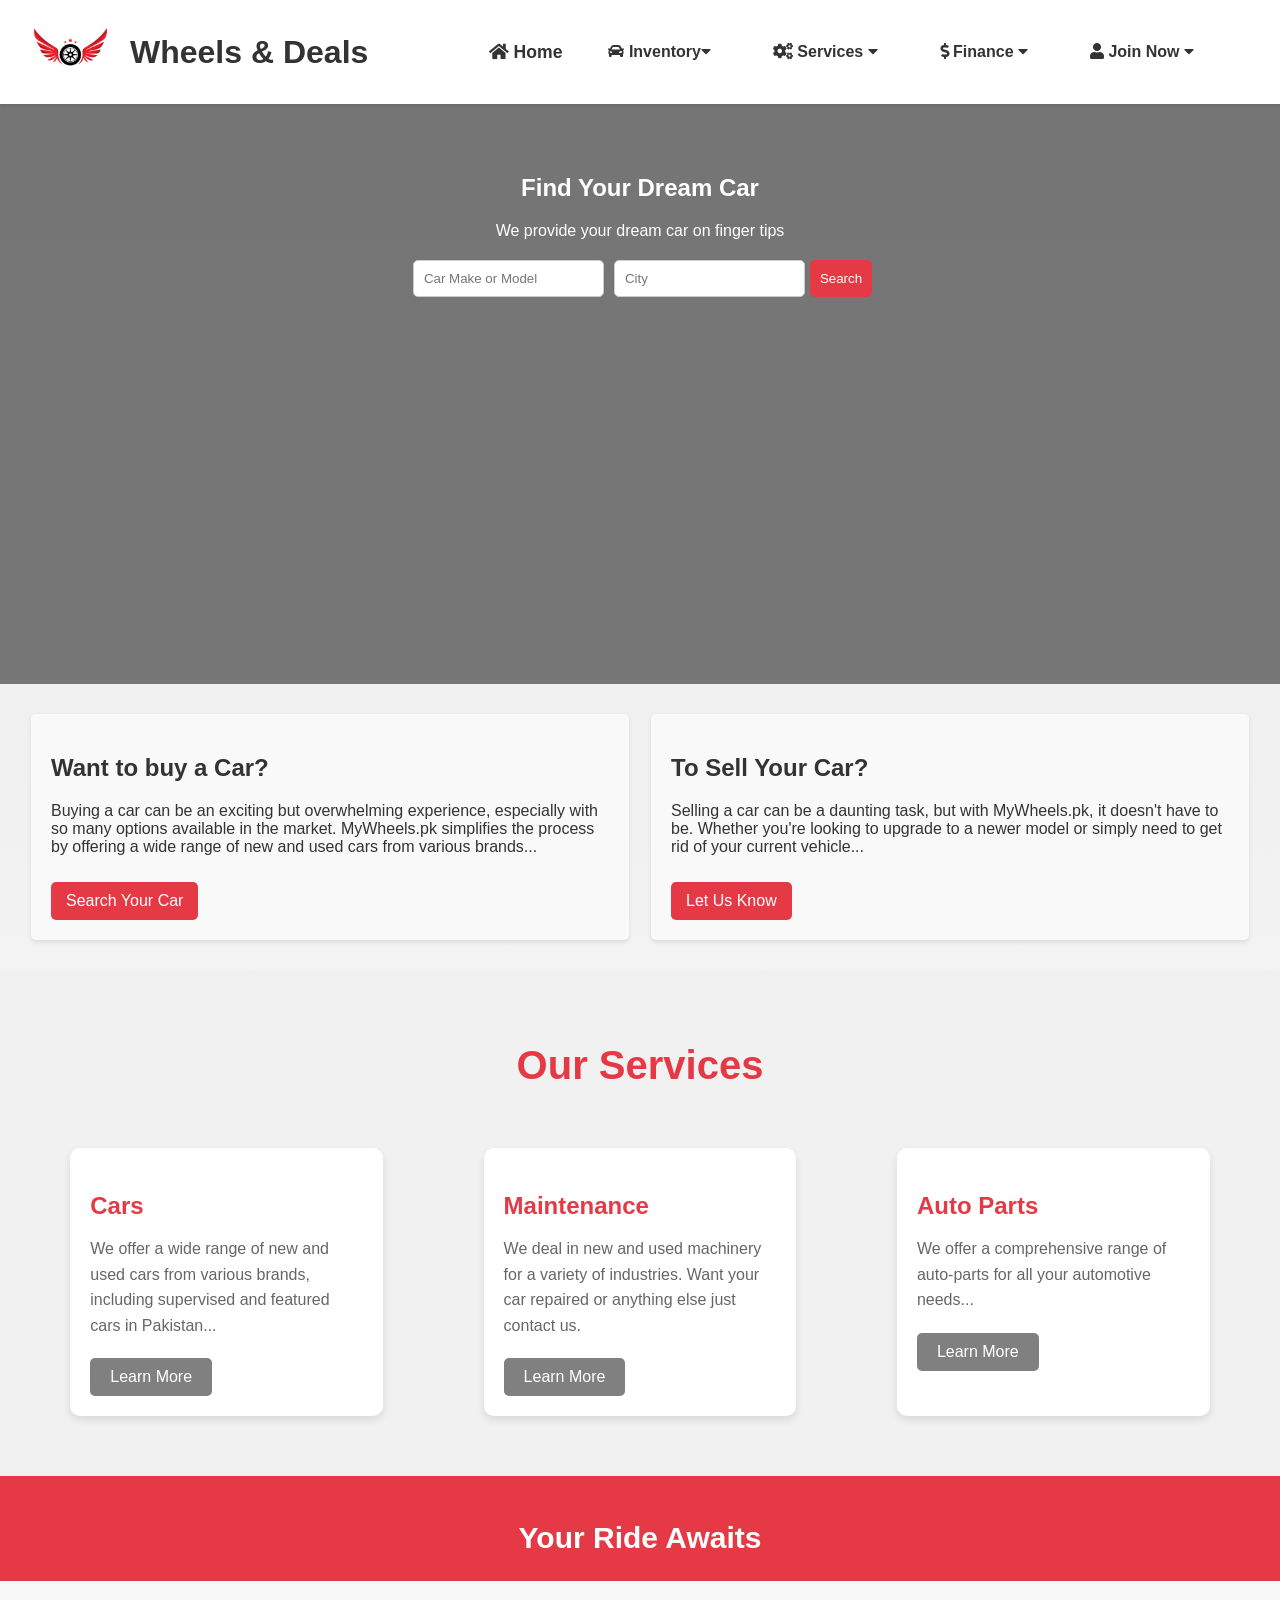
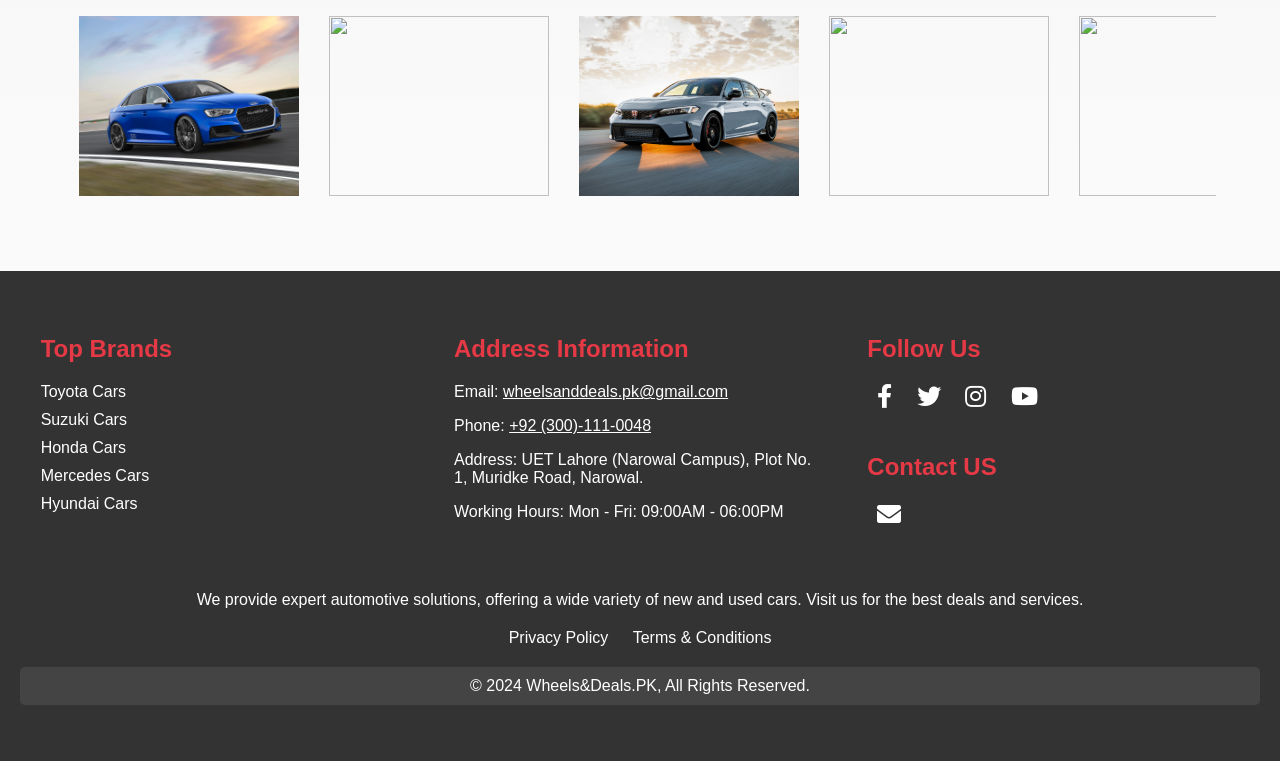
==== index.html @ a1723808 "feat: initial commit — 10-page car dealership frontend" ====
<!DOCTYPE html>
<html lang="en">
<head>
  <meta charset="UTF-8">
  <meta name="viewport" content="width=device-width, initial-scale=1.0">
  <title>Car Dealership</title>
  <link rel="stylesheet" href="css/home.css">
  <link rel="stylesheet" href="https://cdnjs.cloudflare.com/ajax/libs/font-awesome/5.15.4/css/all.min.css"> <!-- Font Awesome -->
</head>
<body>
  <header class="banner">
    <div class="logo-container">
      <a href="home.html">
        <img class="logo" src="images/logo.png" alt="Company Logo">
      </a>
      <span class="brand-name">Wheels & Deals</span>
    </div>
    <nav class="nav-links">
      <a href="home.html"><i class="fas fa-home"></i> Home</a>
      <div class="dropdown">
        <button class="dropbtn"><i class="fas fa-car"></i> Inventory<i class="fas fa-caret-down"></i></button>
        <div class="dropdown-content">
          <a href="New.html"><i class="fas fa-car-side"></i> New Cars</a>
          <a href="Used.html"><i class="fas fa-car-alt"></i> Used Cars</a>
        </div>
      </div>
      <div class="dropdown">
        <button class="dropbtn"><i class="fas fa-cogs"></i> Services <i class="fas fa-caret-down"></i></button>
        <div class="dropdown-content">
          <a href="maintainance.html"><i class="fas fa-wrench"></i> Maintenance</a>
          <a href="Spare.html"><i class="fas fa-cogs"></i> Spare Parts</a>
        </div>
      </div>
      <div class="dropdown">
        <button class="dropbtn"><i class="fas fa-dollar-sign"></i> Finance <i class="fas fa-caret-down"></i></button>
        <div class="dropdown-content">
          <a href="booking.html"><i class="fas fa-calendar-check"></i> Booking</a>
          <a href="sell.html"><i class="fas fa-hand-holding-usd"></i> Sell</a>
        </div>
      </div>
      <div class="dropdown">
        <button class="dropbtn"><i class="fas fa-user"></i> Join Now <i class="fas fa-caret-down"></i></button>
        <div class="dropdown-content">
          <a href="login.html"><i class="fas fa-sign-in-alt"></i> Login</a>
          <a href="register.html"><i class="fas fa-user-plus"></i> Register</a>
        </div>
      </div>
    </nav>
  </header>

  <section class="hero">
    <div class="hero-text">
      <h1>Find Your Dream Car</h1>
      <p>We provide your dream car on finger tips</p>
      <form class="search-bar" action="New.html" method="GET">
        <input type="text" name="make-model" placeholder="Car Make or Model" required>
        <input type="text" name="city" placeholder="City" required>
        <button type="submit" id="Sea">Search</button>
      </form>
    </div>
  </section>

  <section class="buy-sell">
    <div class="buy">
      <h2>Want to buy a Car?</h2>
      <p>Buying a car can be an exciting but overwhelming experience, especially with so many options available in the market. MyWheels.pk simplifies the process by offering a wide range of new and used cars from various brands...</p>
      <a href="New.html">Search Your Car</a>
    </div>
    <div class="sell">
      <h2>To Sell Your Car?</h2>
      <p>Selling a car can be a daunting task, but with MyWheels.pk, it doesn't have to be. Whether you're looking to upgrade to a newer model or simply need to get rid of your current vehicle...</p>
      <a href="sell.html">Let Us Know</a>
    </div>
  </section>

  <section class="services">
    <h2>Our Services</h2>
    <div class="service-container">
      <div class="service">
        <h3>Cars</h3>
        <p>We offer a wide range of new and used cars from various brands, including supervised and featured cars in Pakistan...</p>
        <a href="New.html" class="btn">Learn More</a>
      </div>
      <div class="service">
        <h3>Maintenance</h3>
        <p>We deal in new and used machinery for a variety of industries. Want your car repaired or anything else just contact us.</p>
        <a href="maintainance.html" class="btn">Learn More</a>
      </div>
      <div class="service">
        <h3>Auto Parts</h3>
        <p>We offer a comprehensive range of auto-parts for all your automotive needs...</p>
        <a href="Spare.html" class="btn">Learn More</a>
      </div>
    </div>
  </section>

  <section class="I" id="Other">
    <section id="heading">
      <h2>Your Ride Awaits</h2>
    </section>
    <div class="slider">
      <div class="slide-track">
        <div class="slide">
          <img src="images/01.jpg">
        </div>
        <div class="slide">
          <img src="images/02.jpg">
        </div>
        <div class="slide">
          <img src="images/03.jpg">
        </div>
        <div class="slide">
          <img src="images/04.jpg">
        </div>
        <div class="slide">
          <img src="images/05.jpg">
        </div>
        <div class="slide">
          <img src="images/06.jpg">
        </div>
        <div class="slide">
          <img src="images/01.jpg">
        </div>
        <div class="slide">
          <img src="images/02.jpg">
        </div>
        <div class="slide">
          <img src="images/03.jpg">
        </div>
        <div class="slide">
          <img src="images/04.jpg">
        </div>
        <div class="slide">
          <img src="images/05.jpg">
        </div>
        <div class="slide">
          <img src="images/06.jpg">
        </div>
        <div class="slide">
          <img src="images/01.jpg">
        </div>
        <div class="slide">
          <img src="images/02.jpg">
        </div>
        <div class="slide">
          <img src="images/03.jpg">
        </div>
        <div class="slide">
          <img src="images/04.jpg">
        </div>
        <div class="slide">
          <img src="images/05.jpg">
        </div>
        <div class="slide">
          <img src="images/06.jpg">
        </div>
      </div>
    </div>
  </section>

<footer>
  <div class="footer-container">
      <div class="footer-section top-brands">
          <h3>Top Brands</h3>
          <ul>
              <li><a href="#">Toyota Cars</a></li>
              <li><a href="#">Suzuki Cars</a></li>
              <li><a href="#">Honda Cars</a></li>
              <li><a href="#">Mercedes Cars</a></li>
              <li><a href="#">Hyundai Cars</a></li>
          </ul>
      </div>
      <div class="footer-section address-info">
          <h3>Address Information</h3>
          <p>Email: <a href="mailto:wheelsanddeals.pk@gmail.com">wheelsanddeals.pk@gmail.com</a></p>
          <p>Phone: <a href="tel:+923001110048">+92 (300)-111-0048</a></p>
          <p>Address: UET Lahore (Narowal Campus), Plot No. 1, Muridke Road, Narowal.</p>
          <p>Working Hours: Mon - Fri: 09:00AM - 06:00PM</p>
      </div>
      <div class="footer-section follow-us">
          <h3>Follow Us</h3>
          <div class="social-icons">
              <a href="https://www.facebook.com"><i class="fab fa-facebook-f"></i></a>
              <a href="https://twitter.com"><i class="fab fa-twitter"></i></a>
              <a href="https://www.instagram.com"><i class="fab fa-instagram"></i></a>
              <a href="https://www.youtube.com"><i class="fab fa-youtube"></i></a>
              <br>
              <br>
              <h3>Contact US</h3>
              <a href="Contact.html"><i class="fas fa-envelope"></i></a>
          </div>
      </div>
  </div>
  <div class="footer-bottom">
      <!-- <img src="images/logo.png" alt="Wheels & Deals.PK Logo" class="footer-logo"> -->
      <p>We provide expert automotive solutions, offering a wide variety of new and used cars. Visit us for the best deals and services.</p>
      <ul class="footer-links">
          <li><a href="#">Privacy Policy</a></li>
          <li><a href="#">Terms & Conditions</a></li>
      </ul>
      <p class="footer-copyright">&copy; 2024 Wheels&Deals.PK, All Rights Reserved.</p>
  </div>
</footer>

</body>
</html>
---- css/home.css ----
body {
  margin: 0;
  font-family: Arial, sans-serif;
  color: #333;
  background: linear-gradient(to bottom, #eaeaea, #fff);
  display: flex;
  flex-direction: column;
  min-height: 100vh;
}

header.banner {
  width: auto;
  position: sticky;
  top: 0;
  z-index: 1000;
  background-color: #ffffff;
  display: flex;
  justify-content: space-between;
  align-items: center;
  padding: 10px 20px;
  box-shadow: 0 2px 4px rgba(0, 0, 0, 0.1);
}

header.banner .logo-container {
  display: flex;
  align-items: center;
}

header.banner .logo {
  height: 80px;
  padding: 0 10px;
}

header.banner .brand-name {
  font-family: 'Roboto', sans-serif;
  font-weight: 700;
  font-size: 2rem;
  color: #333;
  padding-left: 10px;
}

header.banner .nav-links {
  display: flex;
  gap: 30px;
  margin-right: 50px;
  align-items: center;
}

header.banner .nav-links a {
  text-decoration: none;
  color: #333;
  font-weight: bold;
  transition: color 0.3s, transform 0.3s;
  font-size: 1.1em;
}

header.banner .nav-links a:hover {
  color: #b30000;
  transform: scale(1.1);
}

.dropdown {
  position: relative;
  display: inline-block;
}

.dropbtn {
  background-color: #ffffff;
  border: none;
  color: #333;
  font-weight: bold;
  padding: 14px 16px;
  font-size: 16px;
  cursor: pointer;
  outline: none;
  transition: background-color 0.3s, color 0.3s;
}

.dropbtn:hover, .dropbtn:focus {
  background-color: #333;
  color: white;
  outline: none;
}

.dropdown-content {
  display: none;
  position: absolute;
  background-color: #f9f9f9;
  min-width: 160px;
  box-shadow: 0 8px 16px rgba(0, 0, 0, 0.1);
  z-index: 1;
}

.dropdown-content a {
  color: #333;
  padding: 12px 14px;
  text-decoration: none;
  display: block;
  transition: background-color 0.3s, transform 0.3s;
}

.dropdown-content a:hover {
  background-color: #ddd;
  transform: scale(1.05);
}

.dropdown:hover .dropdown-content {
  display: block;
}

/* Hero Section */
.hero {
  text-align: center;
  background-image: url('R.jpeg');
  background-size: cover;
  background-position: center;
  color: #fff;
  padding: 50px 20px;
  position: relative;
  min-height: 480px;
}

.hero::after {
  content: '';
  position: absolute;
  top: 0;
  left: 0;
  width: 100%;
  height: 100%;
  background: rgba(0, 0, 0, 0.5);
  z-index: 0;
}

.hero .hero-text {
  position: relative;
  z-index: 1;
}

.hero .search-bar {
  display: flex;
  justify-content: center;
  margin-top: 20px;
}

.hero .search-bar input {
  padding: 10px;
  margin: 0 5px;
  border: 1px solid #ccc;
  border-radius: 5px;
}

.hero .search-bar button {
  padding: 10px;
  background-color: #e63946;
  color: #fff;
  border: none;
  border-radius: 5px;
  cursor: pointer;
  transition: background-color 0.3s, transform 0.3s;
}

.hero .search-bar button:hover {
  background-color: #d32f2f;
  transform: scale(1.05);
}

/* Buy and Sell section */
.buy-sell {
  display: flex;
  justify-content: space-around;
  padding: 20px;
  flex-wrap: wrap;
}

.buy-sell .buy, .buy-sell .sell {
  width: 45%;
  padding: 20px;
  background-color: #f9f9f9;
  border-radius: 5px;
  box-shadow: 0 2px 4px rgba(0, 0, 0, 0.1);
  margin: 10px;
}

.buy-sell .section-image {
  width: 100%;
  height: auto;
  border-radius: 5px;
  margin-bottom: 10px;
}

.buy-sell a {
  display: inline-block;
  margin-top: 10px;
  text-decoration: none;
  color: #fff;
  background-color: #e63946;
  padding: 10px 15px;
  border-radius: 5px;
  transition: background-color 0.3s, transform 0.3s;
}

.buy-sell a:hover {
  background-color: #d32f2f;
  transform: scale(1.05);
}

/* Services section */
.services {
  padding: 40px 20px;
  background-color: #f1f1f1;
  text-align: center;
}

.services h2 {
  font-size: 2.5rem;
  color: #e63946;
  margin-bottom: 40px;
}

.services .service-container {
  display: flex;
  justify-content: space-around;
  flex-wrap: wrap;
}

.services .service {
  width: 22%;
  padding: 20px;
  background-color: #fff;
  border-radius: 10px;
  box-shadow: 0 4px 8px rgba(0, 0, 0, 0.1);
  margin: 20px;
  transition: transform 0.3s, box-shadow 0.3s;
  text-align: left;
}

.services .service:hover {
  transform: translateY(-10px);
  box-shadow: 0 8px 16px rgba(0, 0, 0, 0.2);
}

.services .service-image {
  width: 100%;
  height: auto;
  border-radius: 10px;
  margin-bottom: 20px;
}

.services h3 {
  font-size: 1.5rem;
  color: #e63946;
  margin-bottom: 15px;
}

.services p {
  margin-bottom: 20px;
  color: #666;
  line-height: 1.6;
}

.services a.btn {
  display: inline-block;
  padding: 10px 20px;
  border: none;
  border-radius: 5px;
  background-color: grey;
  color: white;
  text-decoration: none;
  font-size: 1rem;
  transition: background-color 0.3s, transform 0.3s;
}

.services a.btn:hover {
  background-color: red;
  transform: scale(1.05);
}

/* Slider Section */
#Other {
  text-align: center;
}

#heading {
  background-color: #e63946;
  height: 65px;
  border: none;
  width: auto;
  padding-left: 20px;
  padding-right: 20px;
  padding-top: 20px;
  padding-bottom: 20px;
  font-size: 20px;
  text-align: center;
  align-items: center;
  color: white;
}

.slider {
  height: 250px;
  margin: auto;
  position: relative;
  width: 90%;
  display: grid;
  place-items: center;
  overflow: hidden;
}

.slide-track {
  display: flex;
  width: calc(250px * 18);
  animation: scroll 40s linear infinite;
}

.slide-track:hover {
  animation-play-state: paused;
}

@keyframes scroll {
  0% {
    transform: translateX(0);
  }
  100% {
    transform: translateX(calc(-250px * 9));
  }
}

.slide {
  height: 200px;
  width: 250px;
  display: flex;
  align-items: center;
  padding: 15px;
  perspective: 100px;
}

.slide img {
  width: 100%;
  height: 180px;
  object-fit: cover;
  transition: transform 1s;
}

.slide img:hover {
  transform: translateZ(20px);
}

/* Footer Styles */
footer {
  background-color: #333;
  color: white;
  padding: 40px 20px;
  text-align: center;
  margin-top: 40px;
}

.footer-container {
  display: flex;
  justify-content: space-around;
  flex-wrap: wrap;
  text-align: left;
}

.footer-section {
  width: 30%;
  margin-bottom: 20px;
}

.footer-section h3 {
  margin-bottom: 20px;
  font-size: 1.5rem;
  color: #e63946;
}

.footer-section ul {
  list-style-type: none;
  padding: 0;
}

.footer-section ul li {
  margin-bottom: 10px;
}

.footer-section ul li a {
  color: white;
  text-decoration: none;
  transition: color 0.3s, transform 0.3s;
}

.footer-section ul li a:hover {
  color: #e63946;
  transform: scale(1.05);
}

.footer-section p, .footer-section a {
  margin-bottom: 10px;
  color: white;
  text-decoration: none;
}

.footer-section a:hover {
  color: #e63946;
  text-decoration: underline;
}

.address-info p a, .address-info p a:hover {
  color: white;
  text-decoration: underline;
}

.social-icons {
  margin-top: 10px;
}

.social-icons a {
  color: white;
  text-decoration: none;
  margin: 0 10px;
  font-size: 1.5rem;
  transition: color 0.3s, transform 0.3s;
}

.social-icons a:hover {
  color: #e63946;
  transform: scale(1.2);
}

.footer-bottom {
  margin-top: 40px;
  text-align: center;
}

.footer-logo {
  width: 150px;
  margin-bottom: 20px;
}

.footer-links {
  list-style-type: none;
  padding: 0;
  margin: 20px 0;
}

.footer-links li {
  display: inline;
  margin: 0 10px;
}

.footer-links a {
  color: white;
  text-decoration: none;
  transition: color 0.3s, transform 0.3s;
}

.footer-links a:hover {
  color: #e63946;
  transform: scale(1.05);
}

.footer-copyright {
  background-color: #444;
  padding: 10px;
  border-radius: 5px;
}
#sea {
        border-radius: 200%;
        text-decoration: none;
        background-color: #e63946;
        color: #fff;
}

/* Responsive Media Queries */
@media screen and (max-width: 768px) {
  header.banner {
    flex-direction: column;
    align-items: flex-start;
    padding: 15px;
  }

  header.banner .nav-links {
    display: flex;
  }

  .main-container {
    padding: 15px;
  }

  .login-container {
    width: 100%;
  }

  .login-container h2 {
    font-size: 1.5rem;
  }

  .login-container input[type="submit"] {
    padding: 8px;
  }
}

@media screen and (max-width: 480px) {
  .login-container {
    padding: 10px;
  }

  .login-container h2 {
    font-size: 1.25rem;
  }

  .login-container input[type="submit"] {
    padding: 8px;
  }

  .login-container p {
    font-size: 0.9rem;
  }
}

@media screen and (max-width: 360px) {
  header.banner {
    padding: 10px;
    flex-direction: column;
  }

  header.banner .logo {
    height: 60px;
  }

  .login-container {
    padding: 10px;
    width: 100%;
  }

  .login-container h2 {
    font-size: 1rem;
  }

  .login-container input[type="submit"] {
    padding: 6px;
    font-size: 0.9rem;
  }

  .login-container p {
    font-size: 0.8rem;
  }
}
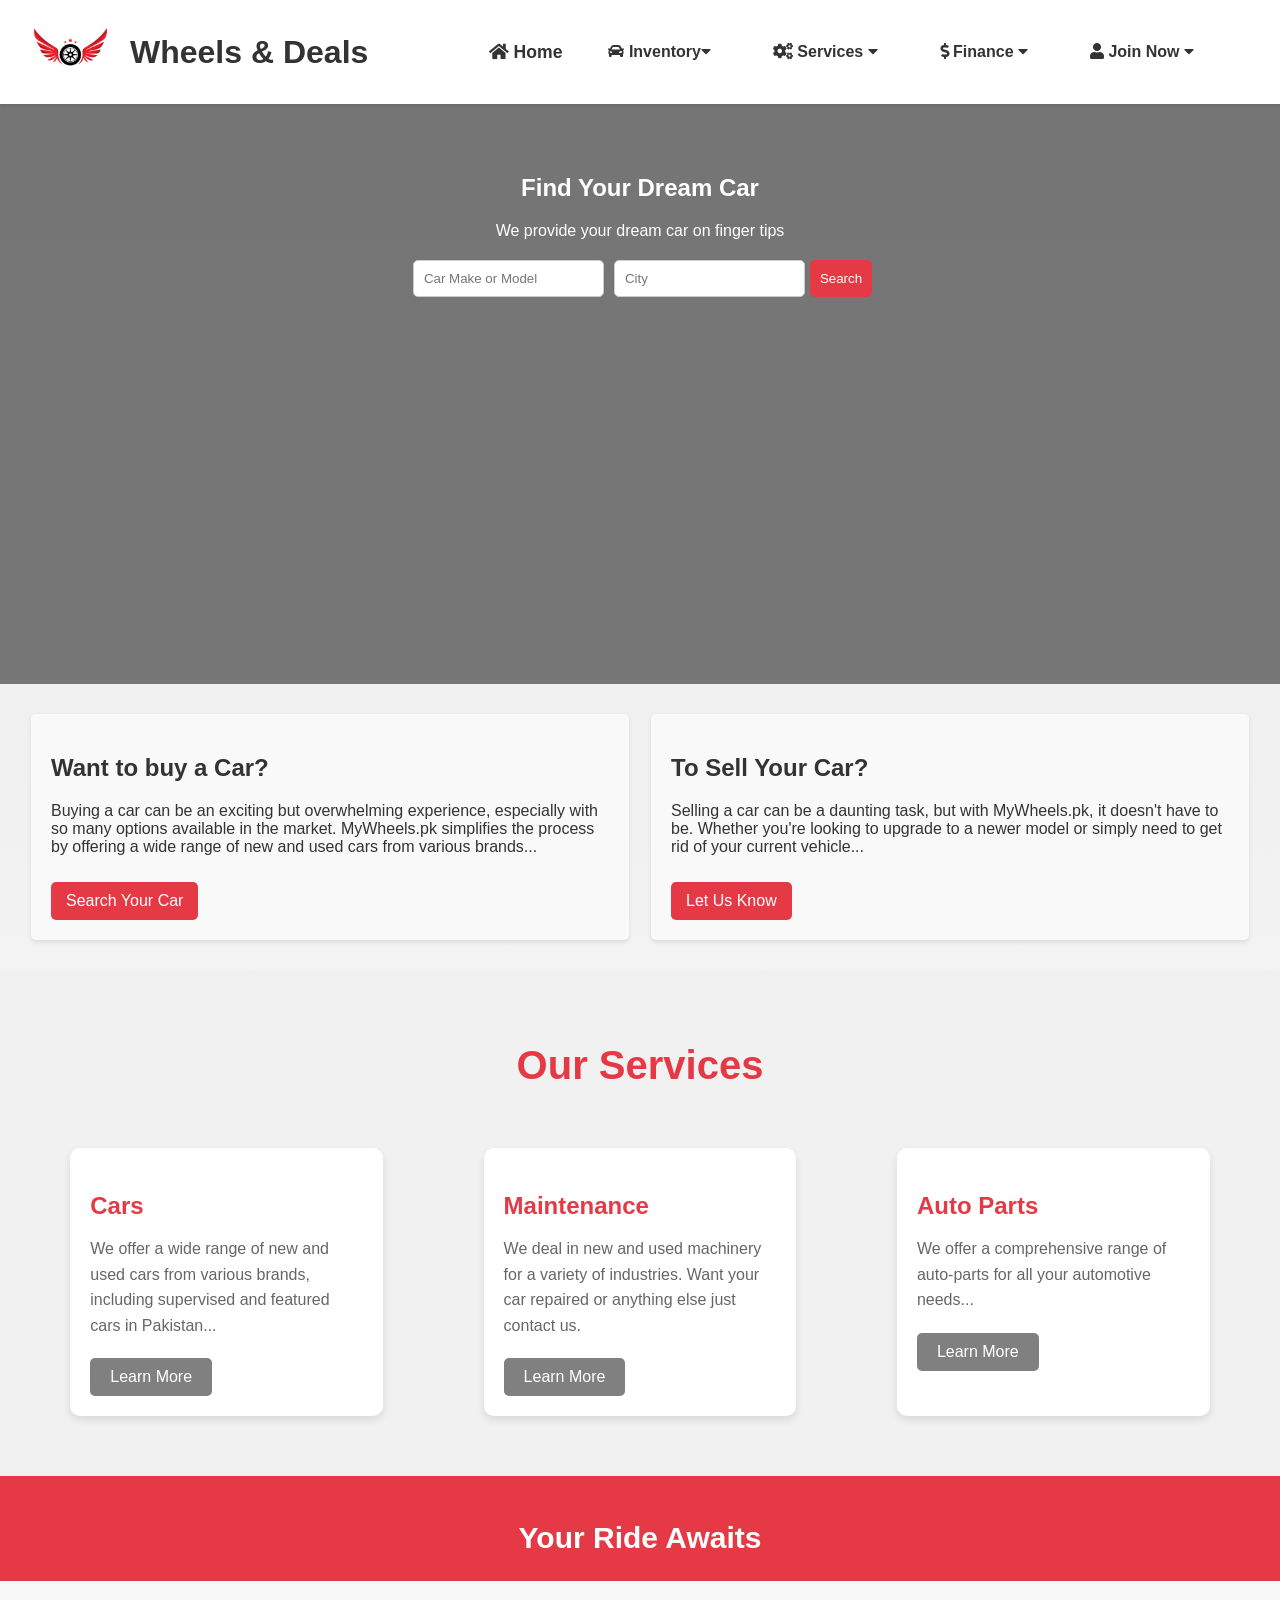
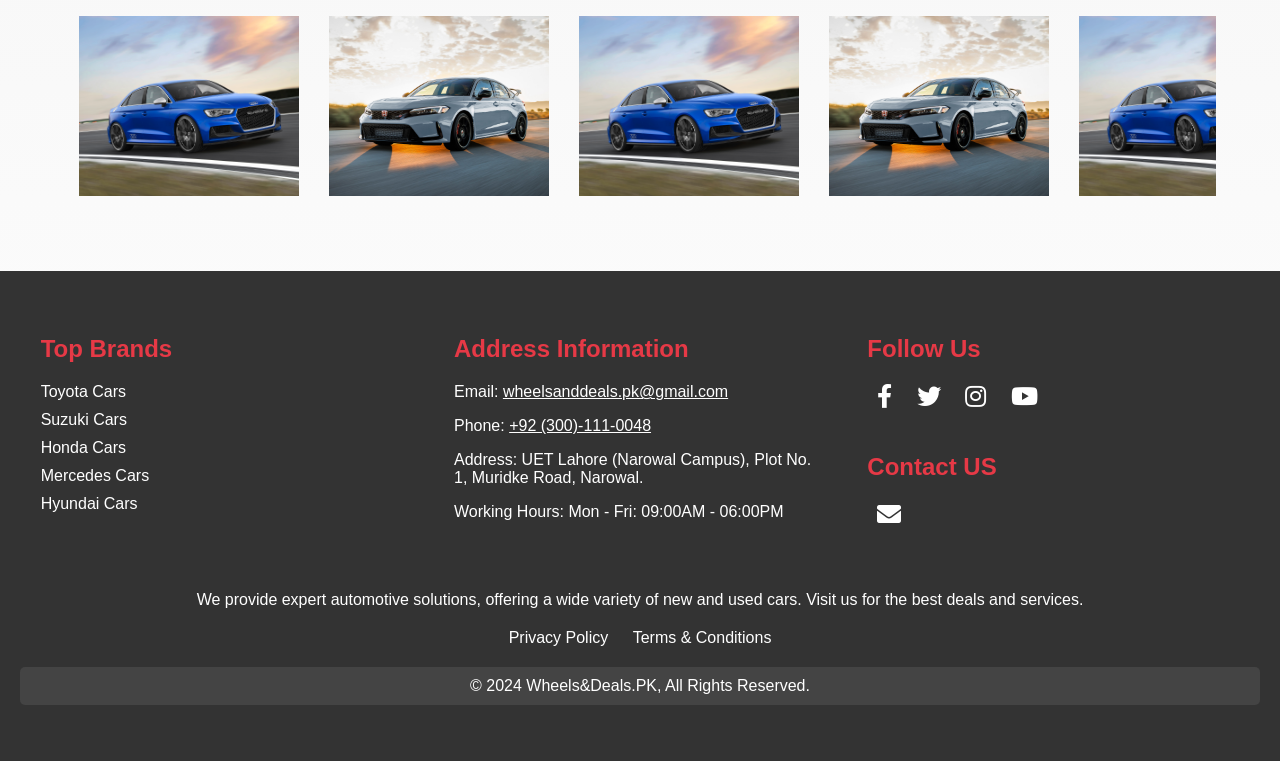
==== commit 03778e0d: "index.html" ====
--- a/index.html
+++ b/index.html
@@ -27,7 +27,7 @@
       <div class="dropdown">
         <button class="dropbtn"><i class="fas fa-cogs"></i> Services <i class="fas fa-caret-down"></i></button>
         <div class="dropdown-content">
-          <a href="maintainance.html"><i class="fas fa-wrench"></i> Maintenance</a>
+          <a href="Maintainance.html"><i class="fas fa-wrench"></i> Maintenance</a>
           <a href="Spare.html"><i class="fas fa-cogs"></i> Spare Parts</a>
         </div>
       </div>
@@ -42,7 +42,7 @@
         <button class="dropbtn"><i class="fas fa-user"></i> Join Now <i class="fas fa-caret-down"></i></button>
         <div class="dropdown-content">
           <a href="login.html"><i class="fas fa-sign-in-alt"></i> Login</a>
-          <a href="register.html"><i class="fas fa-user-plus"></i> Register</a>
+          <a href="Register.html"><i class="fas fa-user-plus"></i> Register</a>
         </div>
       </div>
     </nav>
@@ -84,7 +84,7 @@
       <div class="service">
         <h3>Maintenance</h3>
         <p>We deal in new and used machinery for a variety of industries. Want your car repaired or anything else just contact us.</p>
-        <a href="maintainance.html" class="btn">Learn More</a>
+        <a href="Maintainance.html" class="btn">Learn More</a>
       </div>
       <div class="service">
         <h3>Auto Parts</h3>
@@ -104,55 +104,55 @@
           <img src="images/01.jpg">
         </div>
         <div class="slide">
-          <img src="images/02.jpg">
-        </div>
-        <div class="slide">
-          <img src="images/03.jpg">
-        </div>
-        <div class="slide">
-          <img src="images/04.jpg">
-        </div>
-        <div class="slide">
-          <img src="images/05.jpg">
-        </div>
-        <div class="slide">
-          <img src="images/06.jpg">
-        </div>
-        <div class="slide">
-          <img src="images/01.jpg">
-        </div>
-        <div class="slide">
-          <img src="images/02.jpg">
-        </div>
-        <div class="slide">
-          <img src="images/03.jpg">
-        </div>
-        <div class="slide">
-          <img src="images/04.jpg">
-        </div>
-        <div class="slide">
-          <img src="images/05.jpg">
-        </div>
-        <div class="slide">
-          <img src="images/06.jpg">
-        </div>
-        <div class="slide">
-          <img src="images/01.jpg">
-        </div>
-        <div class="slide">
-          <img src="images/02.jpg">
-        </div>
-        <div class="slide">
-          <img src="images/03.jpg">
-        </div>
-        <div class="slide">
-          <img src="images/04.jpg">
-        </div>
-        <div class="slide">
-          <img src="images/05.jpg">
-        </div>
-        <div class="slide">
-          <img src="images/06.jpg">
+          <img src="images/03.jpg">
+        </div>
+        <div class="slide">
+          <img src="images/01.jpg">
+        </div>
+        <div class="slide">
+          <img src="images/03.jpg">
+        </div>
+        <div class="slide">
+          <img src="images/01.jpg">
+        </div>
+        <div class="slide">
+          <img src="images/03.jpg">
+        </div>
+        <div class="slide">
+          <img src="images/01.jpg">
+        </div>
+        <div class="slide">
+          <img src="images/03.jpg">
+        </div>
+        <div class="slide">
+          <img src="images/01.jpg">
+        </div>
+        <div class="slide">
+          <img src="images/03.jpg">
+        </div>
+        <div class="slide">
+          <img src="images/01.jpg">
+        </div>
+        <div class="slide">
+          <img src="images/03.jpg">
+        </div>
+        <div class="slide">
+          <img src="images/01.jpg">
+        </div>
+        <div class="slide">
+          <img src="images/03.jpg">
+        </div>
+        <div class="slide">
+          <img src="images/01.jpg">
+        </div>
+        <div class="slide">
+          <img src="images/03.jpg">
+        </div>
+        <div class="slide">
+          <img src="images/01.jpg">
+        </div>
+        <div class="slide">
+          <img src="images/03.jpg">
         </div>
       </div>
     </div>
@@ -203,4 +203,4 @@
 </footer>
 
 </body>
-</html>+</html>
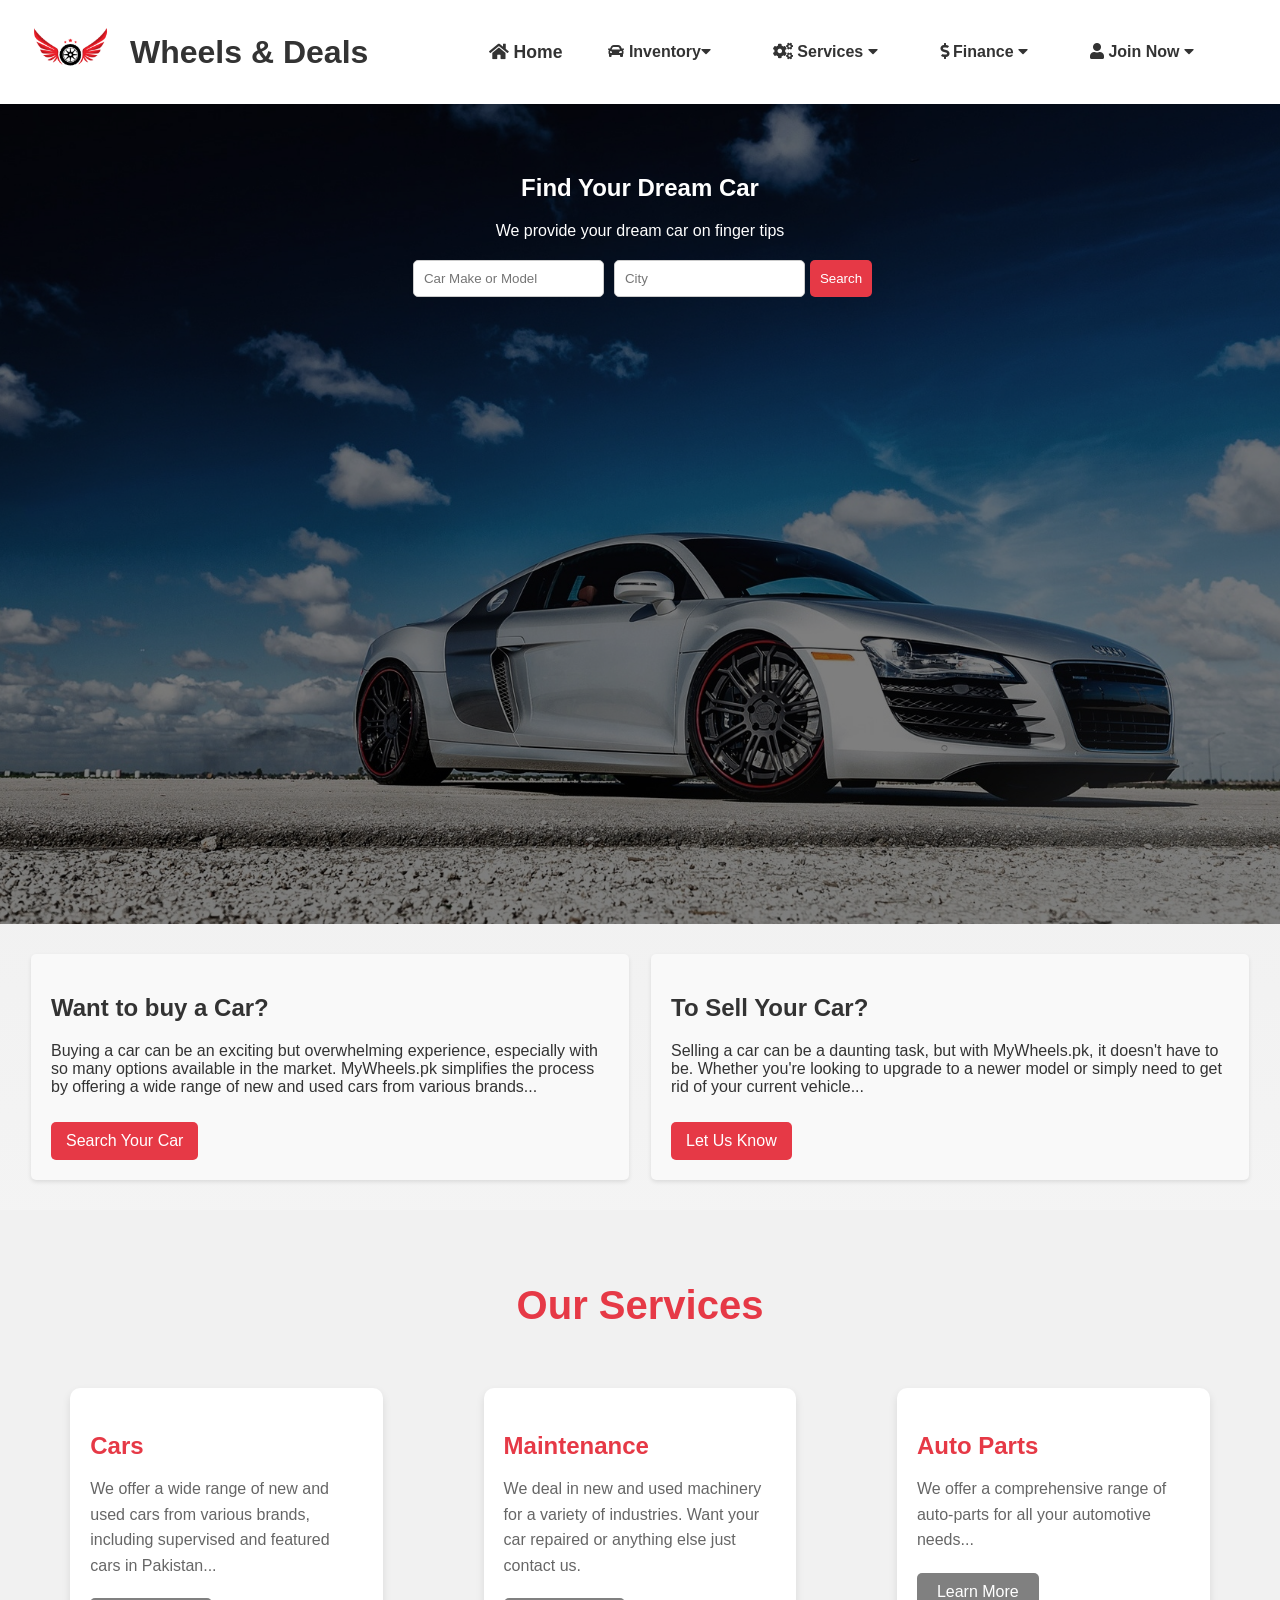
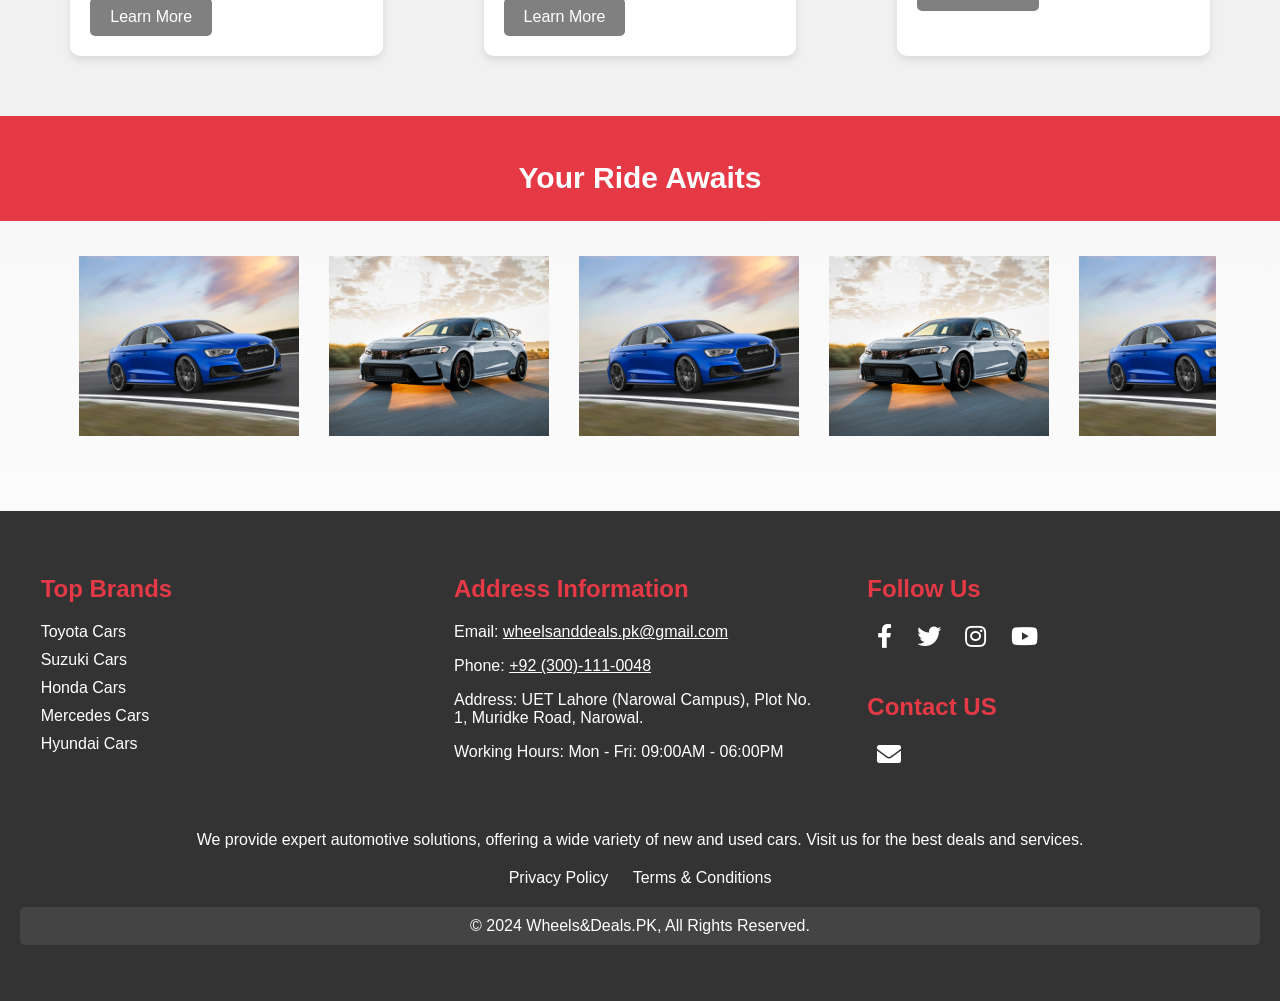
==== commit 698d174f: "index.html" ====
--- a/index.html
+++ b/index.html
@@ -10,7 +10,7 @@
 <body>
   <header class="banner">
     <div class="logo-container">
-      <a href="home.html">
+      <a href="index.html">
         <img class="logo" src="images/logo.png" alt="Company Logo">
       </a>
       <span class="brand-name">Wheels & Deals</span>
--- a/css/home.css
+++ b/css/home.css
@@ -111,13 +111,13 @@
 /* Hero Section */
 .hero {
   text-align: center;
-  background-image: url('R.jpeg');
+  background-image: url('../images/R.jpeg');
   background-size: cover;
   background-position: center;
   color: #fff;
   padding: 50px 20px;
   position: relative;
-  min-height: 480px;
+  min-height: 80vh;
 }
 
 .hero::after {
